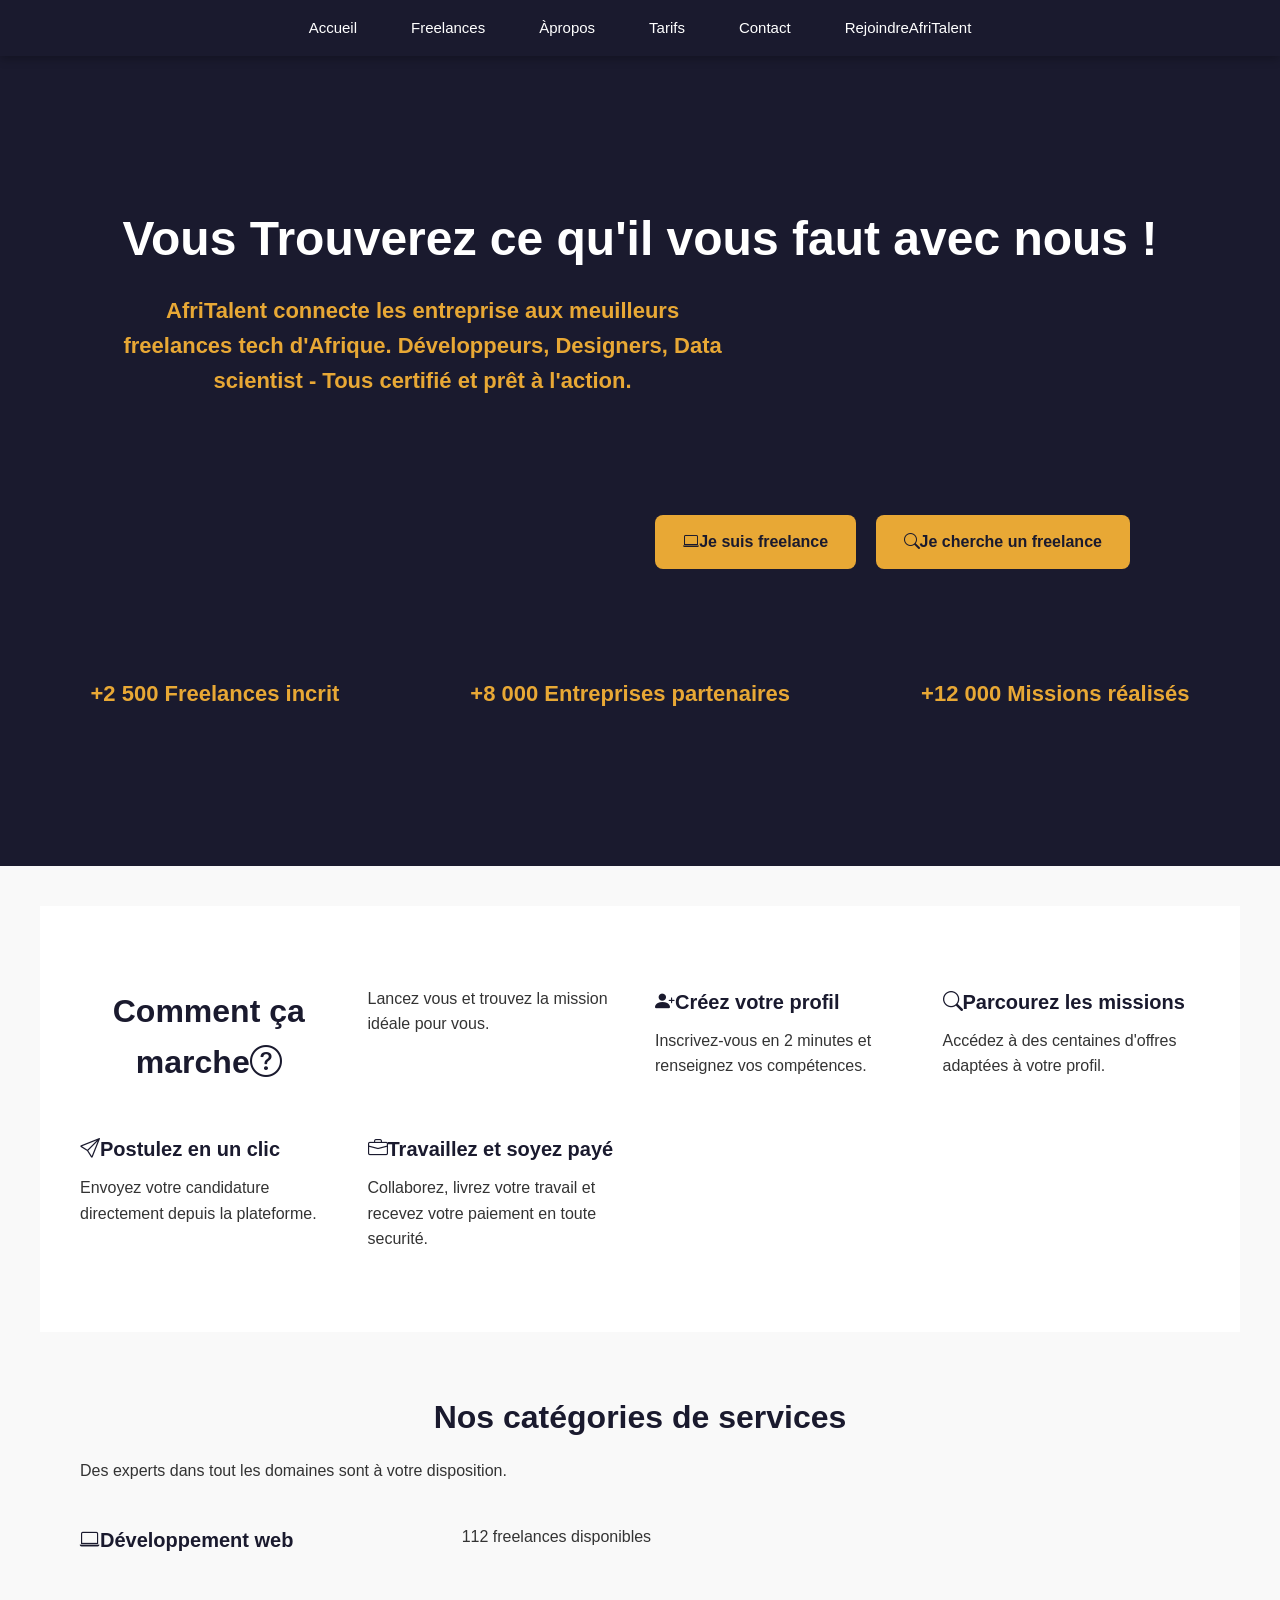
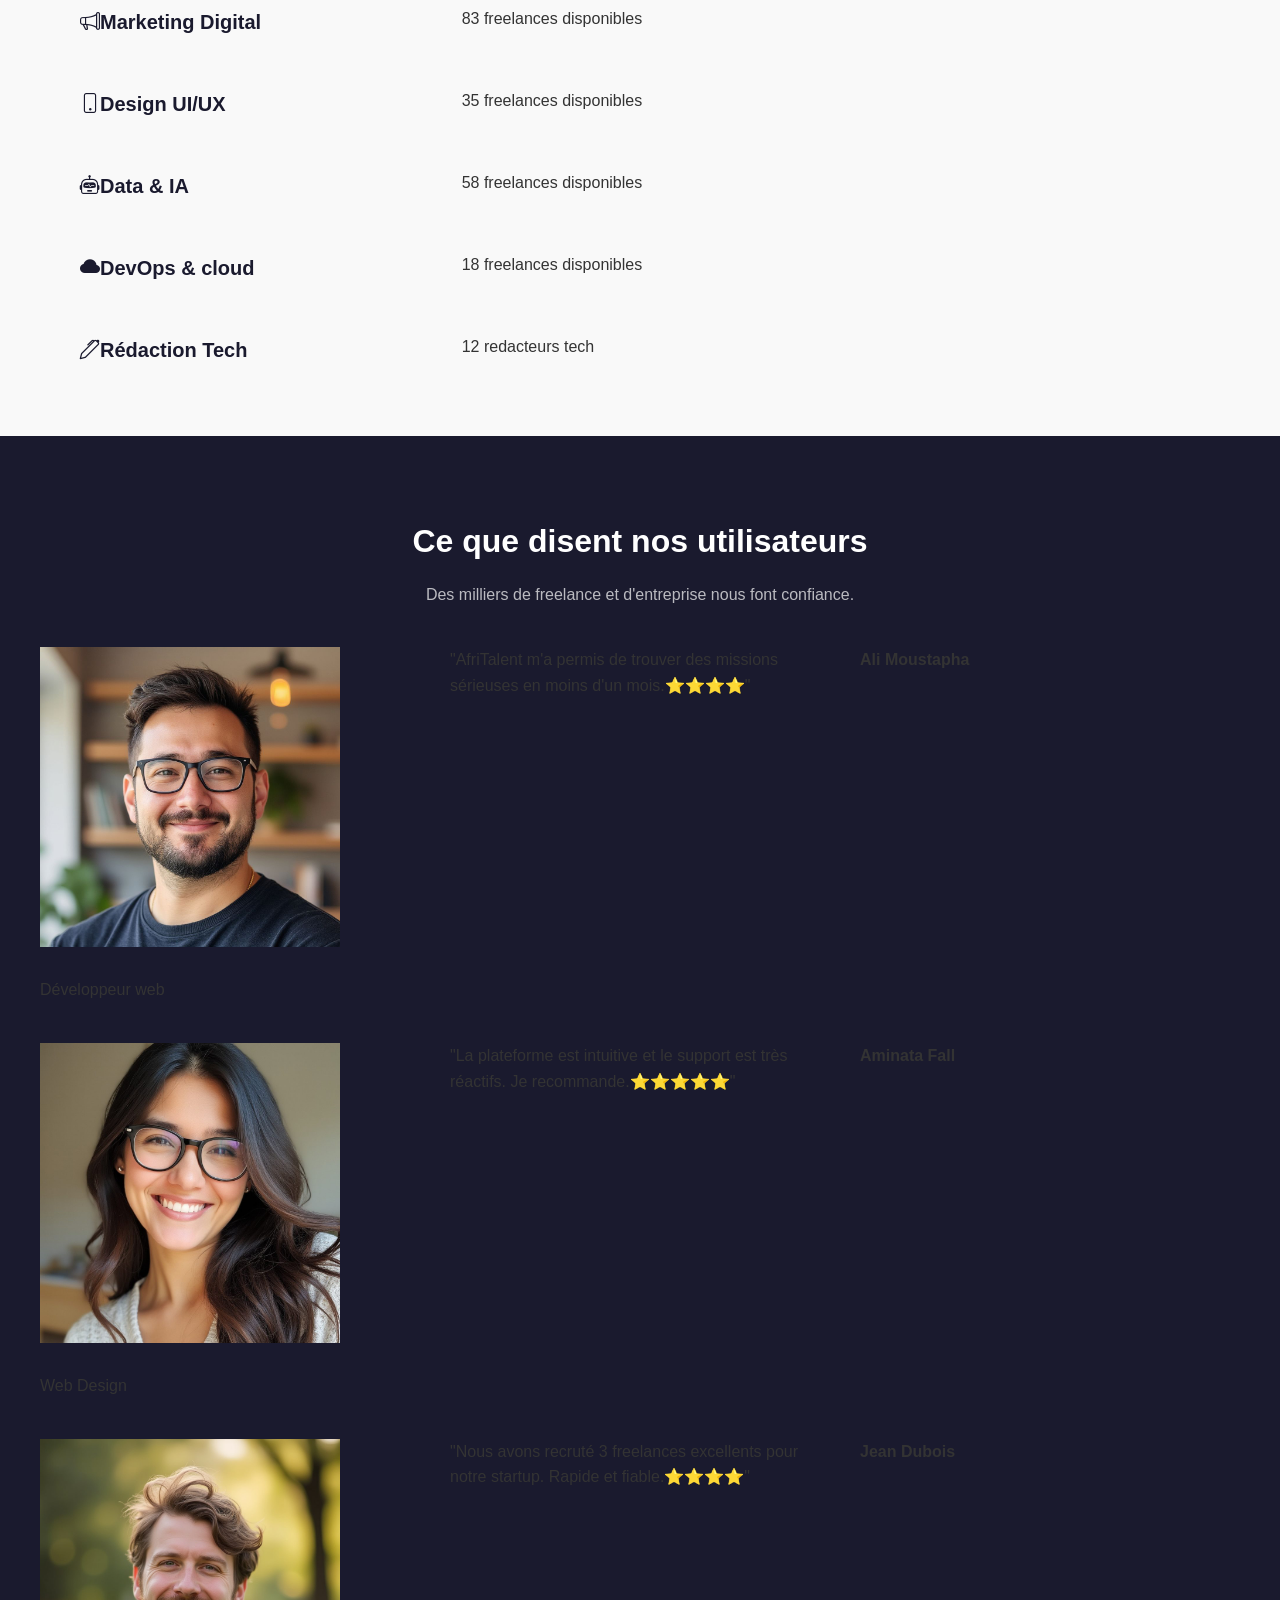
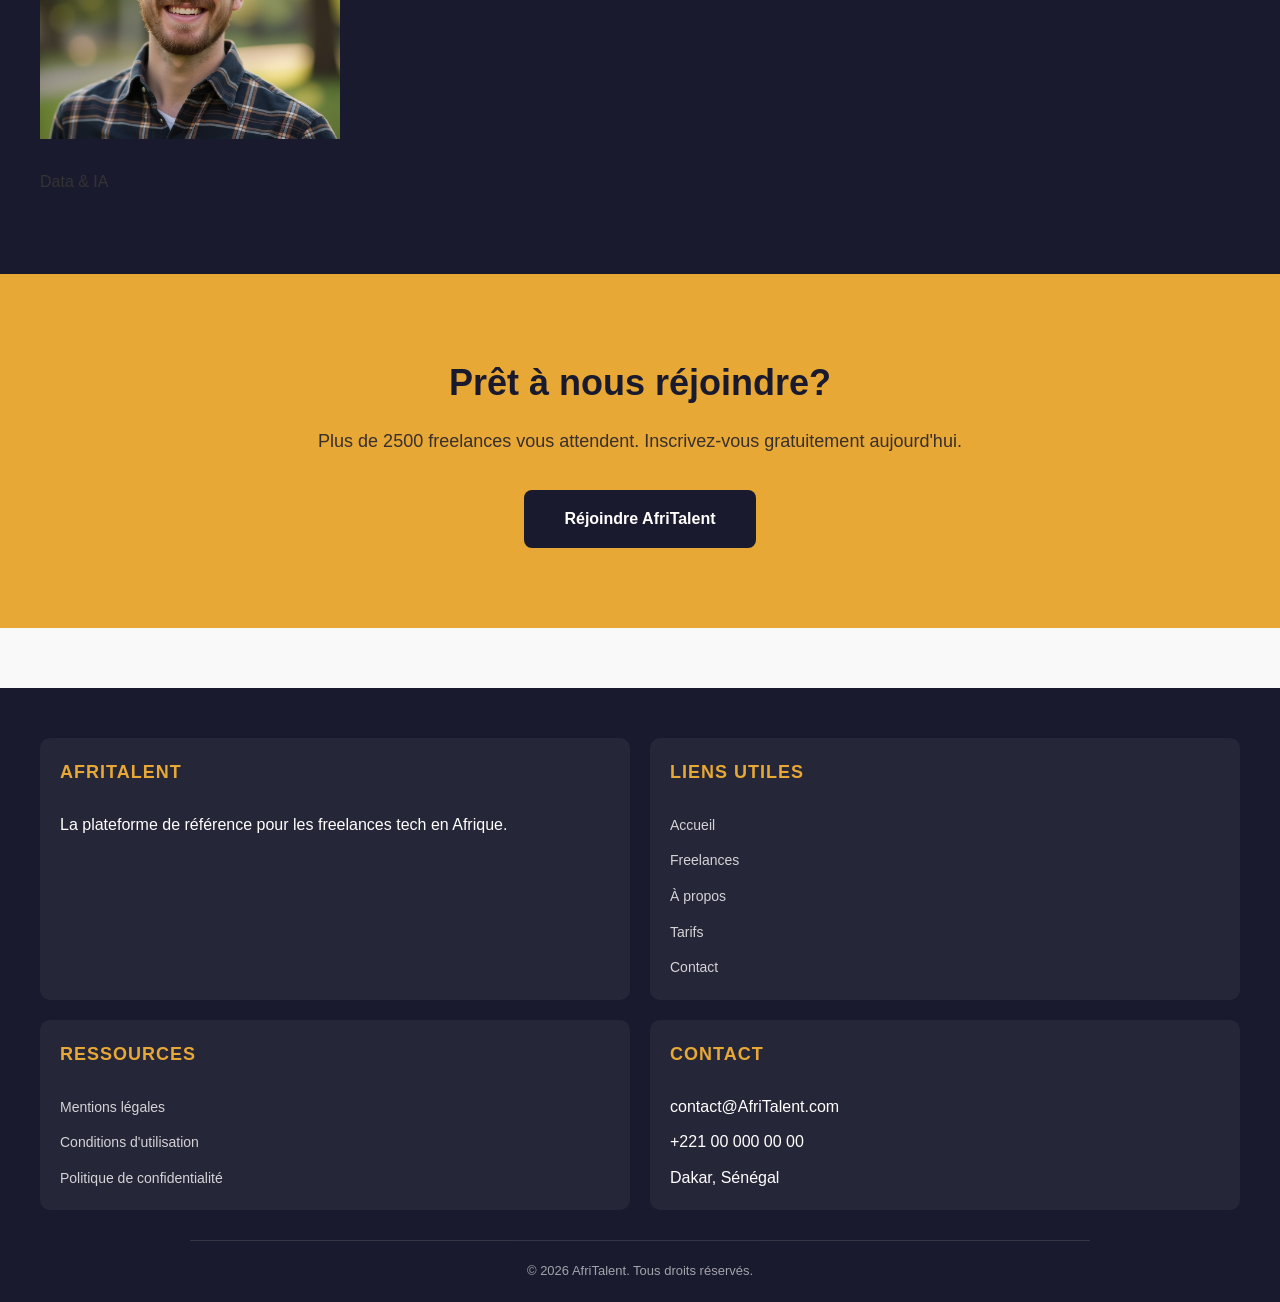
==== index.html @ 0154e4f5 "Init :création du dépôt, arborescence des fichiers et structure HTML de base" ====
<!DOCTYPE html>
<html lang="fr">
<head>
    <meta charset="UTF-8">
    <meta name="viewport" content="width=device-width, initial-scale=1.0">
    <link rel="stylesheet" href="https://cdn.jsdelivr.net/npm/bootstrap-icons/font/bootstrap-icons.css">
    <script src="https://cdn.jsdelivr.net/npm/bootstrap@5.3.3/dist/js/bootstrap.bundle.min.js"></script>
    <link rel="stylesheet" href="css/style.css"> 
    <link rel="stylesheet" href="css/index.css">
    <title>AfriTalent</title>
</head>
<body>

    <header class="content">
        <nav>
            <div>
                <ul>
                    <li><a href="index.html">Accueil</a></li>
                    <li><a href="feelances.html">Freelances</a></li>
                    <li><a href="about.html">Àpropos</a></li>
                    <li><a href="tarifs.html">Tarifs</a></li>
                    <li><a href="contact.html">Contact</a></li>
                    <li><a href="feelances.html">RejoindreAfriTalent</a></li>
                </ul>
            </div>
        </nav>
    </header>

    <main>
        <section>
            <div>
                <div>
                    <h1>Vous Trouverez ce qu'il vous faut avec nous !</h1>
                    <p>
                        AfriTalent connecte les entreprise aux meuilleurs freelances tech d'Afrique.
                        Développeurs, Designers, Data scientist - Tous certifié et prêt à l'action.
                    </p>
                </div>
                <div>
                    <video autoplay muted loop playsinline src="images/accueil.mp4" class="video-background" height="700"></video>
                </div>
                <div>
                    <a href="feelances.html"><i class="bi bi-laptop"></i>Je suis freelance</a>
                    <a href="feelances.html"><i class="bi bi-search"></i>Je cherche un freelance</a>
                </div>
                <div>
                    <p>+2 500 Freelances incrit</p>
                </div>
                <div>
                    <p>+8 000 Entreprises partenaires</p>
                </div>
                <div>
                    <p>+12 000 Missions réalisés</p>
                </div>
            </div>
        </section>

        <section>
            <h2>Comment ça marche<i class="bi bi-question-circle"></i></h2>
                <p>Lancez vous et trouvez la mission idéale pour vous.</p>
                <div>
                    <h3><i class="bi bi-person-plus-fill"></i>Créez votre profil</h3>
                    <p>Inscrivez-vous en 2 minutes et renseignez vos compétences.</p>
                </div>
                <div>
                    <h3><i class="bi bi-search"></i>Parcourez les missions</h3>
                    <p>Accédez à des centaines d'offres adaptées à votre profil.</p>
                </div>
                <div>
                    <h3><i class="bi bi-send"></i>Postulez en un clic</h3>
                    <p>Envoyez votre candidature directement depuis la plateforme.</p>
                </div>
                <div>
                    <h3><i class="bi bi-briefcase"></i>Travaillez et soyez payé</h3>
                    <p>Collaborez, livrez votre travail et recevez votre paiement en toute securité.</p>
                </div>
        </section>
    
        <section>
            <h2>Nos catégories de services</h2>
            <p>Des experts dans tout les domaines sont à votre disposition.</p>
                <div>
                    <h3><i class="bi bi-laptop"></i>Développement web</h3>
                    <p>112 freelances disponibles</p>
                </div>
                <div>
                    <h3><i class="bi bi-megaphone"></i>Marketing Digital</h3>
                    <p>83 freelances disponibles</p>
                </div>
                <div>
                    <h3><i class="bi bi-phone"></i>Design UI/UX</h3>
                    <p>35 freelances disponibles</p>
                </div>
                <div>
                    <h3><i class="bi bi-robot"></i>Data & IA</h3>
                    <p>58 freelances disponibles</p>
                </div>
                <div>
                    <h3><i class="bi bi-cloud-fill"></i>DevOps & cloud</h3>
                    <p>18 freelances disponibles</p>
                </div>
                <div>
                    <h3><i class="bi bi-pen"></i>Rédaction Tech</h3>
                    <p>12 redacteurs tech</p>
                </div>
        </section>

        <section>
            <h2>Ce que disent nos utilisateurs</h2>
                <p>Des milliers de freelance et d'entreprise nous font confiance.</p>
            <div>
                <img src="images/Ali.jpg" alt="image de Ali Moustapha" height="350px" width="300px">
                <p>"AfriTalent m'a permis de trouver des missions sérieuses en moins d'un mois.⭐⭐⭐⭐"</p>
                <strong>Ali Moustapha</strong>
                <span>Développeur web</span>
            </div>
            <div>
                <img src="images/Aminata.jpg" alt="image de Aminata Fall"  height="350px" width="300px">
                <p>"La plateforme est intuitive et le support est très réactifs. Je recommande.⭐⭐⭐⭐⭐"</p>
                <strong>Aminata Fall</strong>
                <span>Web Design</span>
            </div>
            <div>
                <img src="images/Jean.jpg" alt="image de Jean Dubois"  height="350px" width="300px">
                <p>"Nous avons recruté 3 freelances excellents pour notre startup. Rapide et fiable.⭐⭐⭐⭐"</p>
                <strong>Jean Dubois</strong>
                <span>Data & IA</span>
            </div>
        </section>

        <section>
            <h2>Prêt à nous réjoindre?</h2>
            <p>Plus de 2500 freelances vous attendent. Inscrivez-vous gratuitement aujourd'hui.</p>
            <a href="#">Réjoindre AfriTalent</a>
        </section>
    </main>

    <footer>
        <div class="footer">
        <div>
            <h4>AfriTalent</h4>
            <p>La plateforme de référence pour les freelances tech en Afrique.</p>
        </div>

        <div>
            <h4>liens utiles</h4>
            <ul>
                <li><a href="index.html">Accueil</a></li>
                <li><a href="feelances.html">Freelances</a></li>
                <li><a href="about.html">À propos</a></li>
                <li><a href="tarifs.html">Tarifs</a></li>
                <li><a href="contact.html">Contact</a></li>
            </ul>
        </div>

        <div>
            <h4>Ressources</h4>
            <ul>
                <li><a href="#">Mentions légales</a></li>
                <li><a href="#">Conditions d'utilisation</a></li>
                <li><a href="#">Politique de confidentialité</a></li>
            </ul>
        </div>

        <div>
            <h4>Contact</h4>
            <p>contact@AfriTalent.com</p>
            <p>+221 00 000 00 00</p>
            <p>Dakar, Sénégal</p>
        </div>

        </div>
        <p>&copy; 2026 AfriTalent. Tous droits réservés.</p>

    </footer>

    <script src="JS/main.js"></script>
</body>
</html>
---- css/style.css ----
:root{
    --couleur-principale: #E8A835;
    --couleur-secondaire: #1A1A2E;
    --couleur-texte: #333333;
    --couleur-fond: #F9F9F9;
    --couleur-blanc: #FFFFFF;
    --police-principale: 'Sergo UI', Arial, sans-serif;
}

*{
    margin: 0;
    padding: 0;
    box-sizing: border-box;
}

body{
    font-family: var(--police-principale);
    background-color: var(--couleur-fond);
    color: var(--couleur-texte);
    line-height: 1.6;
    font-size: 16px;
}

header{
    background-color: var(--couleur-secondaire);
    padding: 15px 40px;
    position: sticky;
    top: 0;
    z-index: 100;
    box-shadow: 0 2px 10px rgba(0,0,0,0.3);
}

nav{
    display: flex;
    justify-content: center;
    align-items: center;
}

nav ul{
    list-style: none;
    display: flex;
    gap: 30px;
}

nav ul li a {
    color: var(--couleur-blanc);
    text-decoration: none;
    font-size: 15px;
    font-weight: 500;
    padding: 8px 12px;
    border-radius: 12px;
    transition: background-color 0.3s ease ;
}

nav ul li a:hover {
    background-color: var(--couleur-principale);
    color: var(--couleur-secondaire);
}

footer{
    background-color: var(--couleur-secondaire);
    color: var(--couleur-blanc);
    padding: 50px 40px 20px 40px;
    margin-top: 60px;
}

footer > div {
    display: flex;
    gap: 10px;
    flex-direction: column;
}

footer h4 {
    color:  var(--couleur-principale);
    font-size: 18px;
    margin-bottom: 15px;
    text-transform: uppercase;
    letter-spacing: 1px;
}

footer ul {
    list-style: none;
    display: flex;
    flex-direction: column;
    gap: 10px;
}

footer ul li a {
    color: var(--couleur-blanc);
    text-decoration: none;
    font-size: 14px;
    opacity: 0.8;
    transition: opacity 0.3s ease;
}

footer ul li a:hover{
    opacity: 1;
    color: var(--couleur-principale);
}

footer > p {
    text-align: center;
    font-size: 13px;
    opacity: 0.6;
    padding-top: 20px;
    margin-top: 30px;
    border-top: 1px solid rgba(255, 255, 255, 0.2);
    max-width: 900px;
    margin-left: auto;
    margin-right: auto;
}

.footer {
    display: grid;
    grid-template-columns: repeat(2, 1fr);
    justify-content: center;
    gap: 20px;
    margin-left: auto;
    margin-right: auto;
}

.footer > div {
    background-color: rgba(255, 255, 255, 0.05);
    border: rgba(255, 255, 255, 0.15);
    display: flex;
    flex-direction: column;
    gap:  10px;
    border-radius: 10px;
    padding: 20px;
}

h1 {
    font-size: 42px;
    font-weight: 700;
    color: var(--couleur-secondaire);
    margin-bottom: 20px;
    line-height: 1.2px;
}

h2 {
    font-size: 32px;
    font-weight: 700;
    color: var(--couleur-secondaire);
    margin-bottom: 15px;
    text-align: center;
}

h3 {
    font-size: 20px;
    font-weight: 600;
    color: var(--couleur-secondaire);
    margin-bottom: 10px;
}

section {
    padding: 60px 40px;
    max-width: 1200px;
    margin-left: auto;
    margin-right: auto;
}

a {
    text-decoration: none;
    color: var(--couleur-principale);
    transition: opacity 0.3s ease;
}

a:hover {
    opacity: 0.8;
}

button {
    cursor: pointer;
    border: none;
    padding: 10px 20px;
    border-radius: 6px;
    font-size: 15px;
    font-weight: 600;
    background-color: var(--couleur-principale);
    color: var(--couleur-secondaire);
    transition: opacity 0.3s ease;
} 

button:hover {
    opacity: 0.85;
} 

img {
    max-width: 100%;
    height: auto;
    display: block;
}  */

/* p {
    font-size: 16px;
    line-height: 1.7;
    color: var(--couleur-texte);
    margin-top: 15px;
} */

.text-center {
    text-align: center;
}

.text-gold {
    color: var(--couleur-principale);
}

.mt-20 {
    margin-top: 20px;
}

.mb-20 {
    margin-bottom: 20px;
}

::selection {
    background-color: var(--couleur-principale);
    color: var(--couleur-secondaire);
}
---- css/index.css ----
main > section:first-child{
    background-color: var(--couleur-secondaire);
    color: var(--couleur-blanc);
    padding: 80px 40px;
    min-height: 90vh;
    display: flex;
    align-items: center;
    justify-content: center;
    max-width: 100%;
}

main > section:first-child h1 {
    font-size: 48px;
    color: var(--couleur-blanc);
    margin-bottom: 25px;
    line-height: 1.2;
}

main > section:first-child p {
    font-size: 18px;
    color: rgba(255, 255, 255, 0.85);
    margin-bottom: 35px;
    max-width: 600px;
}

main > section:first-child a {
    display: inline-block;
    padding: 14px 28px;
    border-radius: 8px;
    font-weight: 600;
    font-size: 16px;
    margin-right: 15px;
    margin-top: 10px;
    background-color: var(--couleur-principale);
    color: var(--couleur-secondaire);
    transition: transform 0.3s ease;
}

main > section:first-child a:hover {
    transform: translateY(-3px);
}

main > section:first-child > div {
    display: flex;
    justify-content: space-around;
    flex-wrap: wrap;
    gap: 30px;
    align-items: center;
}

main > section:first-child > div > div {
    /* background-color: rgba(255, 255, 255, 0.8); */
    /* border: 1px solid rgba(255, 255, 255, 0.15); */
    border-radius: 10px;
    padding: 15px 25px;
    text-align: center;
}

main > section:first-child > div > div p {
    font-size: 22px;
    font-weight: 700;
    color: var(--couleur-principale);
    margin-bottom: 0;
}

main > section:nth-child(2) {
    background-color: var(--couleur-blanc);
    padding: 80px 40px;
    max-width: 100%;
}

main > section:nth-child(2) {
    display: grid;
    grid-template-columns: repeat(4, 1fr);
    gap: 30px;
    max-width: 1200px;
    margin-left: auto;
    margin-right:  auto;
    margin-top: 40px;
}

main > section:nth-child(2) > div > div {
    background-color: var(--couleur-fond) !important;
    border-radius: 12px !important;
    padding:  30px 20px !important;
    text-align: center !important;
    border-top: 4px solid var(--couleur-principale) !important;
    box-shadow: 0 4px 15px rgba( 0, 0, 0, 0.08) !important;
    transition: transform 0.3s ease, box-shadow 0.3s ease !important;
    cursor: pointer !important;
    border-left: none !important;
    border-right: none !important;
    border-bottom: none !important;
}

main > section:nth-child(2) > div > div:hover {
    transform: translateY(-5px) !important;
    box-shadow: 0 8px 25px rgba( 0, 0, 0, 0.15) !important;
}

main > section:nth-child(2) > div > div h3 {
    color: var(--couleur-secondaire) !important;
    margin-top: 15px !important;
    margin-bottom: 10px !important;
}

main > section:nth-child(2) > div > div p {
    font-size: 14px !important;
    color: var(--couleur-texte) !important;
    margin-bottom: O !important;
}

main > section:nth-child(3) > div {
    display: grid;
    grid-template-columns: repeat(3, 1fr);
    gap: 25px;
    max-width: 1200px;
    margin-left: auto;
    margin-right: auto;
    margin-top: 40px;
}

main > section:nth-child(3) > div > div {
    background-color: var(--couleur-blanc);
    border-radius: 12px;
    padding: 30px 25px;
    text-align: center;
    box-shadow: 0 4px 15px rgba( 0, 0, 0, 0.08);
    transition: transform 0.3s ease box-shadow 0.3s ease;
    cursor: pointer;
}

main > section:nth-child(3) > div > div:hover {
    transform: translateY(-5px);
    box-shadow: 0 8px 25px rgba( 0, 0, 0, 0.15);
}

main > section:nth-child(3) > div > div h3 {
    font-size: 18px;
    color: var(--couleur-secondaire);
    margin-bottom: 8px;
}

main > section:nth-child(3) > div > div p {
    font-size: 14px;
    color: var(--couleur-principale);
    font-weight: 600;
    margin-bottom: 0;
}

main > section:nth-child(4) {
    background-color: var(--couleur-secondaire);
    padding: 80px 40px;
    max-width: 100%;
}

main > section:nth-child(4) h2 {
    color: var(--couleur-blanc);
}

main > section:nth-child(4) > p {
    color: rgba(255, 255, 255, 0.7);
    text-align: center;
}

main > section:nth-child(4) > div {
    display: grid;
    grid-template-columns: repeat(3, 1fr);
    gap:  30px;
    max-width: 1200px;
    margin-left: auto;
    margin-right: auto;
    margin-top: 40px;
}

main > section:nth-child(4) > div > div {
    background-color: rgba(255, 255, 255, 0.05);
    border: 1px solid rgba(255, 255, 255, 0.1);
    border-radius: 12px;
    padding: 30px;
    text-align: center;
    transition: transform 0.3s ease;
}

main > section:nth-child(4) > div > div:hover {
    transform: translateY(-5px);
}

main > section:nth-child(4) > div > div img {
    width: 80px;
    height: 80px;
    border-radius: 50%;
    object-fit: cover;
    margin-left: auto;
    margin-right: auto;
    margin-bottom: 20px;
    border: 1px solid var(--couleur-principale);
}

main > section:nth-child(4) > div > div p {
    color: rgba(255, 255, 255, 0.85);
    font-style: italic;
    margin-bottom: 15px;
}

main > section:nth-child(4) > div > div strong {
    color: var(--couleur-principale);
    display: block;
    margin-bottom: 5px;
}

main > section:nth-child(4) > div > div span {
    color: rgba(255, 255, 255, 0.5);
    font-size: 14px;
}

main > section:nth-child(5) {
    background-color: var(--couleur-principale);
    padding: 80px 40px;
    max-width: 100%;
    text-align: center;
}

main > section:nth-child(5) h2 {
    color: var(--couleur-secondaire);
    font-size: 36px;
    margin-bottom: 15px;
}

main > section:nth-child(5) p {
    color: var(--couleur-secondaire);
    font-size: 18px;
    margin-bottom: 35px;
    opacity: 0.85;
}

main > section:nth-child(5) a {
    display: inline-block;
    padding: 16px 40px;
    background-color: var(--couleur-secondaire);
    color: var(--couleur-blanc);
    border-radius: 8px;
    font-weight: 700;
    font-size: 16px;
    transition: transform 0.3s ease, opacity 0.3s ease;
}

main > section:nth-child(5) a:hover {
    transform: translateY(-3px);
    opacity: 0.9;
}

.video-background {
    width: 100%;
    height: 100%;
    object-fit: cover;
    border-radius: 12px;
}
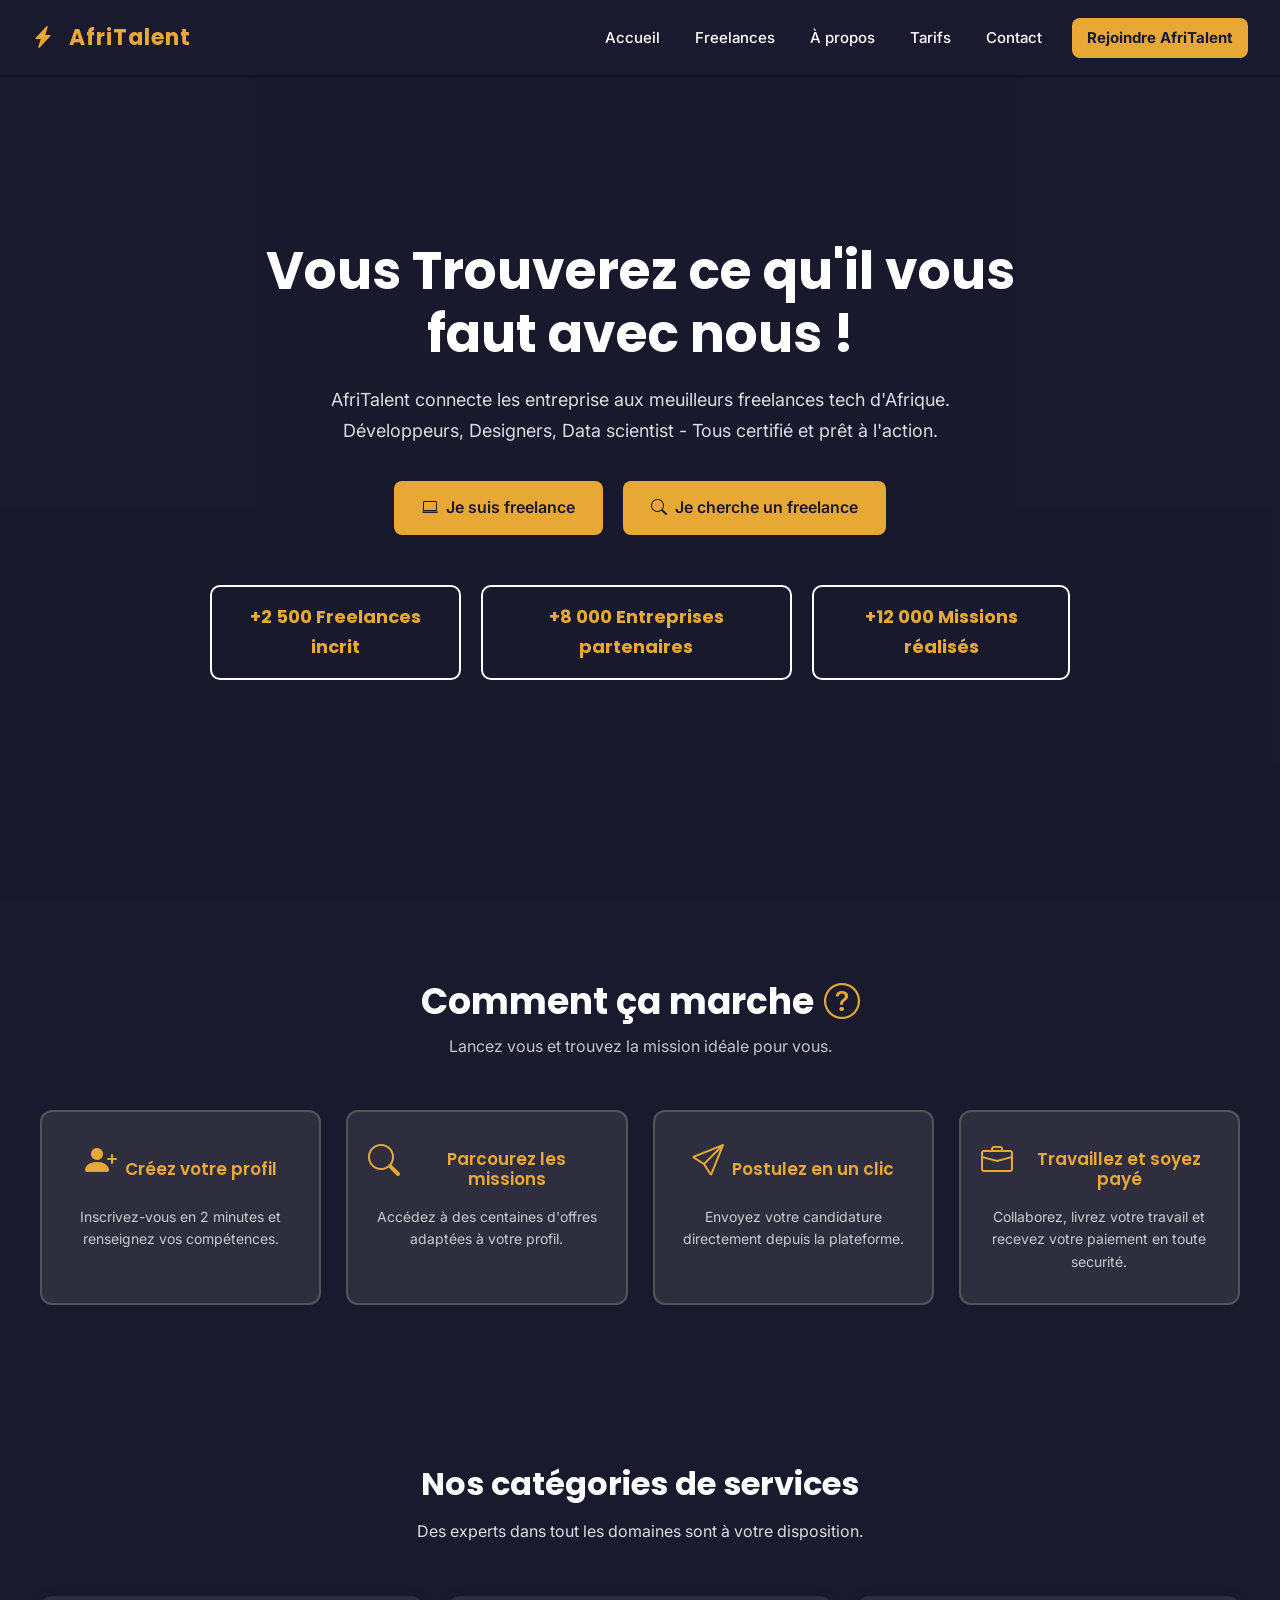
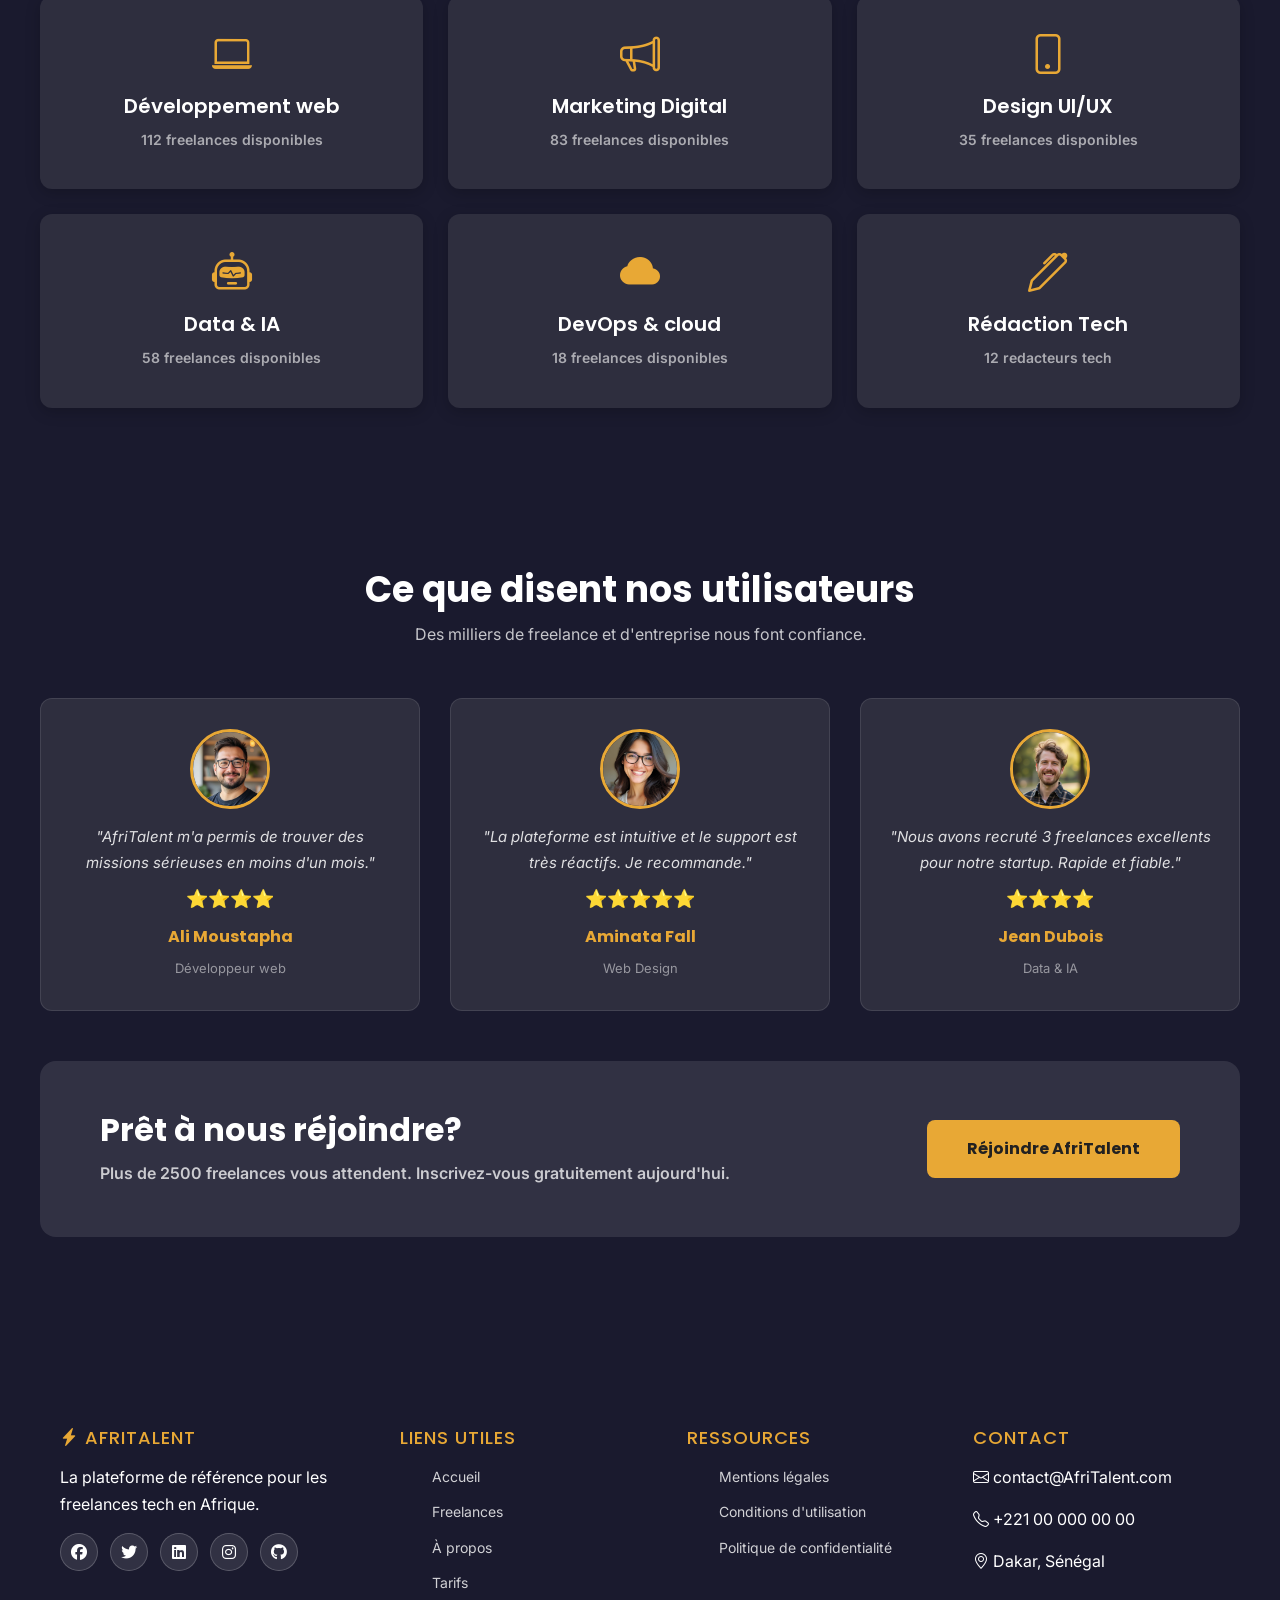
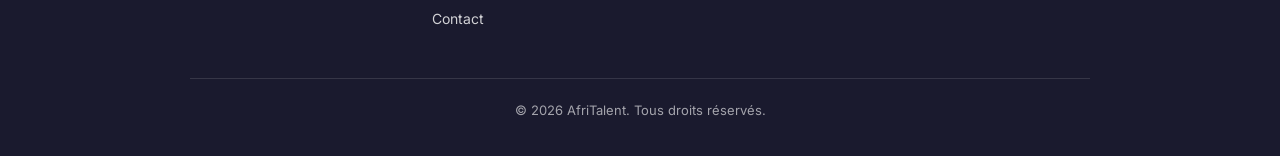
==== commit 376fe9d3: "HTML : structure complete des 5 pages avec sections et contenu texte" ====
--- a/index.html
+++ b/index.html
@@ -3,175 +3,223 @@
 <head>
     <meta charset="UTF-8">
     <meta name="viewport" content="width=device-width, initial-scale=1.0">
+    <link href="https://cdn.jsdelivr.net/npm/bootstrap@5.3.3/dist/css/bootstrap.min.css" rel="stylesheet">
     <link rel="stylesheet" href="https://cdn.jsdelivr.net/npm/bootstrap-icons/font/bootstrap-icons.css">
-    <script src="https://cdn.jsdelivr.net/npm/bootstrap@5.3.3/dist/js/bootstrap.bundle.min.js"></script>
-    <link rel="stylesheet" href="css/style.css"> 
+    <link rel="stylesheet" href="https://cdnjs.cloudflare.com/ajax/libs/font-awesome/6.5.1/css/all.min.css">
+    <link rel="preconnect" href="https://fonts.googleapis.com">
+    <link rel="preconnect" href="https://fonts.gstatic.com" crossorigin>
+    <link href="https://fonts.googleapis.com/css2?family=Poppins:wght@400;600;700&family=Inter:wght@400;500;600&display=swap" rel="stylesheet">
+    <link rel="stylesheet" href="css/style.css">
     <link rel="stylesheet" href="css/index.css">
+    <script src="https://cdn.jsdelivr.net/npm/bootstrap@5.3.3/dist/js/bootstrap.bundle.min.js" defer></script>
     <title>AfriTalent</title>
 </head>
 <body>
 
-    <header class="content">
-        <nav>
-            <div>
-                <ul>
-                    <li><a href="index.html">Accueil</a></li>
-                    <li><a href="feelances.html">Freelances</a></li>
-                    <li><a href="about.html">Àpropos</a></li>
-                    <li><a href="tarifs.html">Tarifs</a></li>
-                    <li><a href="contact.html">Contact</a></li>
-                    <li><a href="feelances.html">RejoindreAfriTalent</a></li>
-                </ul>
+    <header>
+        <nav class="navbar navbar-expand-md fixed-top" id="mainNavbar">
+            <div class="container-fluid">
+                <a class="navbar-brand" href="index.html">
+                    <i class="bi bi-lightning-charge-fill"></i>
+                    AfriTalent
+                </a>
+
+                <button class="navbar-toggler" type="button" data-bs-toggle="collapse" data-bs-target="#navbarNav">
+                    <span class="navbar-toggler-icon"></span>
+                </button>
+
+                <div class="collapse navbar-collapse" id="navbarNav">
+                    <ul  class="navbar-nav ms-auto">
+                        <li class="nav-item"><a class="nav-link" href="index.html">Accueil</a></li>
+                        <li class="nav-item"><a class="nav-link" href="feelances.html">Freelances</a></li>
+                        <li class="nav-item"><a class="nav-link" href="about.html">À propos</a></li>
+                        <li class="nav-item"><a class="nav-link" href="tarifs.html">Tarifs</a></li>
+                        <li class="nav-item"><a class="nav-link" href="contact.html">Contact</a></li>
+                        <li class="nav-item">
+                            <a class="nav-link btn-rejoindre" href="feelances.html">Rejoindre AfriTalent</a>
+                        </li>
+                    </ul>
+
+                </div>
             </div>
         </nav>
     </header>
 
     <main>
-        <section>
-            <div>
-                <div>
+        <section class="hero">
+            <video class="hero-video" autoplay muted loop playsinline src="images/accueil.mp4"></video>
+            <div class="hero-overlay"></div>
+
+            <div class="hero-contenu">
+                <div class="hero-texte">
                     <h1>Vous Trouverez ce qu'il vous faut avec nous !</h1>
                     <p>
                         AfriTalent connecte les entreprise aux meuilleurs freelances tech d'Afrique.
                         Développeurs, Designers, Data scientist - Tous certifié et prêt à l'action.
                     </p>
                 </div>
-                <div>
-                    <video autoplay muted loop playsinline src="images/accueil.mp4" class="video-background" height="700"></video>
-                </div>
-                <div>
+
+                <div class="hero-boutons">
                     <a href="feelances.html"><i class="bi bi-laptop"></i>Je suis freelance</a>
                     <a href="feelances.html"><i class="bi bi-search"></i>Je cherche un freelance</a>
                 </div>
-                <div>
-                    <p>+2 500 Freelances incrit</p>
-                </div>
-                <div>
-                    <p>+8 000 Entreprises partenaires</p>
-                </div>
-                <div>
-                    <p>+12 000 Missions réalisés</p>
-                </div>
-            </div>
-        </section>
-
-        <section>
+
+                <div class="hero-stats">
+                    <div class="stat"><p>+2 500 Freelances incrit</p></div>
+                    <div class="stat"><p>+8 000 Entreprises partenaires</p></div>
+                    <div class="stat"><p>+12 000 Missions réalisés</p></div>
+                </div>
+            </div>
+        </section>
+
+        <section class="comment-ca-marche">
             <h2>Comment ça marche<i class="bi bi-question-circle"></i></h2>
-                <p>Lancez vous et trouvez la mission idéale pour vous.</p>
-                <div>
-                    <h3><i class="bi bi-person-plus-fill"></i>Créez votre profil</h3>
+                <p class="section-sous-titre">Lancez vous et trouvez la mission idéale pour vous.</p>
+
+            <div class="cards-container">
+                <div class="card-etape">
+                    <h3><i class="bi bi-person-plus-fill icone-etape"></i> Créez votre profil</h3>
                     <p>Inscrivez-vous en 2 minutes et renseignez vos compétences.</p>
                 </div>
-                <div>
-                    <h3><i class="bi bi-search"></i>Parcourez les missions</h3>
+
+                <div class="card-etape">
+                    <h3><i class="bi bi-search icone-etape"></i> Parcourez les missions</h3>
                     <p>Accédez à des centaines d'offres adaptées à votre profil.</p>
                 </div>
-                <div>
-                    <h3><i class="bi bi-send"></i>Postulez en un clic</h3>
+
+                <div class="card-etape">
+                    <h3><i class="bi bi-send icone-etape"></i> Postulez en un clic</h3>
                     <p>Envoyez votre candidature directement depuis la plateforme.</p>
                 </div>
-                <div>
-                    <h3><i class="bi bi-briefcase"></i>Travaillez et soyez payé</h3>
+
+                <div class="card-etape">
+                    <h3><i class="bi bi-briefcase icone-etape"></i> Travaillez et soyez payé</h3>
                     <p>Collaborez, livrez votre travail et recevez votre paiement en toute securité.</p>
                 </div>
+
+            </div>
         </section>
     
-        <section>
+        <section class="categories">
             <h2>Nos catégories de services</h2>
-            <p>Des experts dans tout les domaines sont à votre disposition.</p>
-                <div>
+            <p class="section-sous-titre">Des experts dans tout les domaines sont à votre disposition.</p>
+
+            <div class="categories-grid">
+                <div class="categorie-card">
                     <h3><i class="bi bi-laptop"></i>Développement web</h3>
                     <p>112 freelances disponibles</p>
                 </div>
-                <div>
+
+                <div class="categorie-card">
                     <h3><i class="bi bi-megaphone"></i>Marketing Digital</h3>
                     <p>83 freelances disponibles</p>
                 </div>
-                <div>
+
+                <div class="categorie-card">
                     <h3><i class="bi bi-phone"></i>Design UI/UX</h3>
                     <p>35 freelances disponibles</p>
                 </div>
-                <div>
+
+                <div class="categorie-card">
                     <h3><i class="bi bi-robot"></i>Data & IA</h3>
                     <p>58 freelances disponibles</p>
                 </div>
-                <div>
+
+                <div class="categorie-card">
                     <h3><i class="bi bi-cloud-fill"></i>DevOps & cloud</h3>
                     <p>18 freelances disponibles</p>
                 </div>
-                <div>
+
+                <div class="categorie-card">
                     <h3><i class="bi bi-pen"></i>Rédaction Tech</h3>
                     <p>12 redacteurs tech</p>
                 </div>
-        </section>
-
-        <section>
+            </div>
+        </section>
+
+        <section class="temoignages">
             <h2>Ce que disent nos utilisateurs</h2>
-                <p>Des milliers de freelance et d'entreprise nous font confiance.</p>
-            <div>
-                <img src="images/Ali.jpg" alt="image de Ali Moustapha" height="350px" width="300px">
-                <p>"AfriTalent m'a permis de trouver des missions sérieuses en moins d'un mois.⭐⭐⭐⭐"</p>
-                <strong>Ali Moustapha</strong>
-                <span>Développeur web</span>
-            </div>
-            <div>
-                <img src="images/Aminata.jpg" alt="image de Aminata Fall"  height="350px" width="300px">
-                <p>"La plateforme est intuitive et le support est très réactifs. Je recommande.⭐⭐⭐⭐⭐"</p>
-                <strong>Aminata Fall</strong>
-                <span>Web Design</span>
-            </div>
-            <div>
-                <img src="images/Jean.jpg" alt="image de Jean Dubois"  height="350px" width="300px">
-                <p>"Nous avons recruté 3 freelances excellents pour notre startup. Rapide et fiable.⭐⭐⭐⭐"</p>
-                <strong>Jean Dubois</strong>
-                <span>Data & IA</span>
-            </div>
-        </section>
-
-        <section>
-            <h2>Prêt à nous réjoindre?</h2>
-            <p>Plus de 2500 freelances vous attendent. Inscrivez-vous gratuitement aujourd'hui.</p>
-            <a href="#">Réjoindre AfriTalent</a>
+                <p class="section-sous-titre">Des milliers de freelance et d'entreprise nous font confiance.</p>
+
+            <div class="temoignages-grid">
+                <div class="temoignage-card">
+                    <img src="images/Ali.jpg" alt="image de Ali Moustapha" height="350px" width="300px">
+                    <p class="temoignage-texte">"AfriTalent m'a permis de trouver des missions sérieuses en moins d'un mois."</p>
+                    <div class="temoignage-etoiles">⭐⭐⭐⭐</div>
+                    <strong class="temoignage-nom">Ali Moustapha</strong>
+                    <span class="temoignage-role">Développeur web</span>
+                </div>
+
+                <div class="temoignage-card">
+                    <img src="images/Aminata.jpg" alt="image de Aminata Fall"  height="350px" width="300px">
+                    <p class="temoignage-texte">"La plateforme est intuitive et le support est très réactifs. Je recommande."</p>
+                    <div class="temoignage-etoiles">⭐⭐⭐⭐⭐</div>
+                    <strong class="temoignage-nom">Aminata Fall</strong>
+                    <span class="temoignage-role">Web Design</span>
+                </div>
+
+                <div class="temoignage-card">
+                    <img src="images/Jean.jpg" alt="image de Jean Dubois"  height="350px" width="300px">
+                    <p class="temoignage-texte">"Nous avons recruté 3 freelances excellents pour notre startup. Rapide et fiable."</p>
+                    <div class="temoignage-etoiles">⭐⭐⭐⭐</div>
+                    <strong class="temoignage-nom">Jean Dubois</strong>
+                    <span class="temoignage-role">Data & IA</span>
+                </div>
+            </div>
+
+            <div class="cta-card">
+                <div class="cta-texte">
+                    <h2>Prêt à nous réjoindre?</h2>
+                    <p>Plus de 2500 freelances vous attendent. Inscrivez-vous gratuitement aujourd'hui.</p>
+                </div>
+                <a href="#" class="cta-btn">Réjoindre AfriTalent</a>
+            </div>
         </section>
     </main>
 
     <footer>
-        <div class="footer">
-        <div>
-            <h4>AfriTalent</h4>
-            <p>La plateforme de référence pour les freelances tech en Afrique.</p>
+        <div class="footer-colonnes">
+            <div>
+                <h4><i class="bi bi-lightning-charge-fill"></i> AfriTalent</h4>
+                <p>La plateforme de référence pour les freelances tech en Afrique.</p>
+                <div class="footer-reseaux">
+                    <a href="#" aria-label="Facebook"><i class="fab fa-facebook"></i></a>
+                    <a href="#" aria-label="Twitter"><i class="fab fa-twitter"></i></a>
+                    <a href="#" aria-label="LinkedIn"><i class="fab fa-linkedin"></i></a>
+                    <a href="#" aria-label="Instagram"><i class="fab fa-instagram"></i></a>
+                    <a href="#" aria-label="GitHub"><i class="fab fa-github"></i></a>
+                </div>
+            </div>
+
+            <div>
+                <h4>liens utiles</h4>
+                <ul>
+                    <li><a href="index.html">Accueil</a></li>
+                    <li><a href="feelances.html">Freelances</a></li>
+                    <li><a href="about.html">À propos</a></li>
+                    <li><a href="tarifs.html">Tarifs</a></li>
+                    <li><a href="contact.html">Contact</a></li>
+                </ul>
+            </div>
+
+            <div>
+                <h4>Ressources</h4>
+                <ul>
+                    <li><a href="#">Mentions légales</a></li>
+                    <li><a href="#">Conditions d'utilisation</a></li>
+                    <li><a href="#">Politique de confidentialité</a></li>
+                </ul>
+            </div>
+
+            <div>
+                <h4>Contact</h4>
+                <p><i class="bi bi-envelope"></i> contact@AfriTalent.com</p>
+                <p><i class="bi bi-telephone"></i> +221 00 000 00 00</p>
+                <p><i class="bi bi-geo-alt"></i> Dakar, Sénégal</p>
+            </div>
         </div>
 
-        <div>
-            <h4>liens utiles</h4>
-            <ul>
-                <li><a href="index.html">Accueil</a></li>
-                <li><a href="feelances.html">Freelances</a></li>
-                <li><a href="about.html">À propos</a></li>
-                <li><a href="tarifs.html">Tarifs</a></li>
-                <li><a href="contact.html">Contact</a></li>
-            </ul>
-        </div>
-
-        <div>
-            <h4>Ressources</h4>
-            <ul>
-                <li><a href="#">Mentions légales</a></li>
-                <li><a href="#">Conditions d'utilisation</a></li>
-                <li><a href="#">Politique de confidentialité</a></li>
-            </ul>
-        </div>
-
-        <div>
-            <h4>Contact</h4>
-            <p>contact@AfriTalent.com</p>
-            <p>+221 00 000 00 00</p>
-            <p>Dakar, Sénégal</p>
-        </div>
-
-        </div>
         <p>&copy; 2026 AfriTalent. Tous droits réservés.</p>
-
     </footer>
 
     <script src="JS/main.js"></script>
--- a/css/style.css
+++ b/css/style.css
@@ -4,7 +4,8 @@
     --couleur-texte: #333333;
     --couleur-fond: #F9F9F9;
     --couleur-blanc: #FFFFFF;
-    --police-principale: 'Sergo UI', Arial, sans-serif;
+    --police-titre: 'poppins', sans-serif;
+    --police-corps: 'Inter', sans-serif
 }
 
 *{
@@ -13,48 +14,116 @@
     box-sizing: border-box;
 }
 
+main {
+    padding-top: 80px;
+}
+
 body{
-    font-family: var(--police-principale);
+    font-family: var(--police-corps);
     background-color: var(--couleur-fond);
     color: var(--couleur-texte);
     line-height: 1.6;
     font-size: 16px;
-}
-
-header{
+    padding-top: 0;
+}
+
+h1, h2, h3, h4 {
+    font-family: var(--police-titre);
+}
+
+#mainNavbar .navbar-collapse {
+    display: flex !important;
+    flex-direction: row !important;
+}
+
+#mainNavbar .navbar-nav {
+    flex-direction: row !important;
+    align-items: center;
+    gap: 5px;
+    list-style: none;
+}
+
+#mainNavbar {
     background-color: var(--couleur-secondaire);
-    padding: 15px 40px;
-    position: sticky;
-    top: 0;
-    z-index: 100;
-    box-shadow: 0 2px 10px rgba(0,0,0,0.3);
-}
-
-nav{
-    display: flex;
-    justify-content: center;
-    align-items: center;
-}
-
-nav ul{
-    list-style: none;
-    display: flex;
-    gap: 30px;
-}
-
-nav ul li a {
+    padding: 15px 20px;
+    box-shadow: 0 2px 1px rgba(0, 0, 0, 0.3);
+    transition: all 0.3s ease;
+}
+
+#mainNavbar .navbar-brand {
+    color: var(--couleur-principale);
+    font-family: var(--police-titre);
+    font-size: 22px;
+    font-weight: 700;
+    letter-spacing: 1px;
+}
+
+#mainNavbar .navbar-brand i {
+    margin-right: 8px;
+}
+
+#mainNavbar .nav-link {
     color: var(--couleur-blanc);
-    text-decoration: none;
+    font-family: var(--police-corps);
     font-size: 15px;
     font-weight: 500;
-    padding: 8px 12px;
-    border-radius: 12px;
-    transition: background-color 0.3s ease ;
-}
-
-nav ul li a:hover {
+    padding: 8px 15px;
+    border-radius: 6px;
+    transition: all 0.3s ease;
+    position: relative;
+}
+
+#mainNavbar .nav-link::after {
+    content: '';
+    position: absolute;
+    bottom: 0;
+    left: 50%;
+    width: 0;
+    height: 2px;
     background-color: var(--couleur-principale);
-    color: var(--couleur-secondaire);
+    transition: all 0.3s ease;
+    transform: translateX(-50%);
+}
+
+
+#mainNavbar .nav-link:hover::after {
+    width: 70%;
+}
+
+
+#mainNavbar .nav-link:hover {
+    color: var(--couleur-principale);
+    background-color: rgba(255, 255, 255, 0.05);
+}
+
+#mainNavbar .navbar-toggler {
+    border-color: var(--couleur-principale);
+}
+
+#mainNavbar .navbar-toggler-icon {
+    filter: invert(1);
+}
+
+.btn-rejoindre {
+    background-color: var(--couleur-principale) !important;
+    color: var(--couleur-secondaire) !important;
+    font-weight: 700 !important;
+    border-radius: 8px !important;
+    margin-left: 10px !important;
+}
+
+.btn-rejoindre:hover {
+    opacity: 0.85 !important;
+    transform: translateY(-2px);
+}
+
+.btn-rejoindre::after {
+    display: none !important;
+}
+
+#mainNavbar.scrolled {
+    padding: 8px 20px;
+    box-shadow: 0 4px 20px rgba(255, 255, 255, 0.5);
 }
 
 footer{
@@ -64,10 +133,25 @@
     margin-top: 60px;
 }
 
-footer > div {
+.footer-colonnes {
     display: flex;
-    gap: 10px;
-    flex-direction: column;
+    justify-content: space-between;
+    align-items: flex-start;
+    gap: 40px;
+    max-width: 1200px;
+    margin-left: auto;
+    margin-right: auto;
+    margin-bottom: 30px;
+    padding: 0 20px;
+}
+
+.footer-colonnes > div:first-child {
+    flex: 2;
+    max-width: 300px;
+}
+
+.footer-colonnes > div:not(:first-child) {
+    flex: 1;
 }
 
 footer h4 {
@@ -110,23 +194,30 @@
     margin-right: auto;
 }
 
-.footer {
-    display: grid;
-    grid-template-columns: repeat(2, 1fr);
+.footer-reseaux {
+    display: flex;
+    gap: 12px;
+    margin-top: 15px;
+}
+
+.footer-reseaux a {
+    width: 38px;
+    height: 38px;
+    border-radius: 50%;
+    background-color: rgba(255, 255, 255, 0.1);
+    border: 1px solid rgba(255, 255, 255, 0.2);
+    display: flex;
+    align-items: center;
     justify-content: center;
-    gap: 20px;
-    margin-left: auto;
-    margin-right: auto;
-}
-
-.footer > div {
-    background-color: rgba(255, 255, 255, 0.05);
-    border: rgba(255, 255, 255, 0.15);
-    display: flex;
-    flex-direction: column;
-    gap:  10px;
-    border-radius: 10px;
-    padding: 20px;
+    color: var(--couleur-blanc) !important;
+    font-size: 16px;
+    transition: background-color 0.3s ease, transform 0.3s ease;
+}
+
+.footer-reseaux a:hover {
+    background-color: var(--couleur-principale);
+    color: var(--couleur-secondaire);
+    transform: translateY(-3px);
 }
 
 h1 {
@@ -134,7 +225,7 @@
     font-weight: 700;
     color: var(--couleur-secondaire);
     margin-bottom: 20px;
-    line-height: 1.2px;
+    line-height: 1.2;
 }
 
 h2 {
@@ -150,6 +241,13 @@
     font-weight: 600;
     color: var(--couleur-secondaire);
     margin-bottom: 10px;
+}
+
+p {
+    font-size: 16px;
+    line-height: 1.7;
+    /* color: var(--couleur-texte); */
+    margin-bottom: 15px;
 }
 
 section {
@@ -189,14 +287,7 @@
     max-width: 100%;
     height: auto;
     display: block;
-}  */
-
-/* p {
-    font-size: 16px;
-    line-height: 1.7;
-    color: var(--couleur-texte);
-    margin-top: 15px;
-} */
+}
 
 .text-center {
     text-align: center;
--- a/css/index.css
+++ b/css/index.css
@@ -1,258 +1,407 @@
-main > section:first-child{
-    background-color: var(--couleur-secondaire);
-    color: var(--couleur-blanc);
-    padding: 80px 40px;
-    min-height: 90vh;
+.hero {
+    position: relative;
+    width: 100%;
+    height: 100vh;
+    overflow: hidden;
     display: flex;
     align-items: center;
     justify-content: center;
-    max-width: 100%;
-}
-
-main > section:first-child h1 {
-    font-size: 48px;
-    color: var(--couleur-blanc);
-    margin-bottom: 25px;
+    max-width: 100% !important;
+    padding: 0 !important;
+}
+
+main {
+    padding: 0;
+    margin: 0;
+    overflow: hidden;
+}
+
+body {
+    font-family: var(--police-corps);
+    background-color: var(--couleur-secondaire);
+    color: var(--couleur-texte);
+    line-height: 1.6;
+    font-size: 16px;
+    padding-top: 0;
+}
+
+section {
+    padding: 60px 40px;
+    max-width: 1200px;
+    margin-left: auto;
+    margin-right: auto;
+}
+
+.hero-video {
+    position: absolute;
+    top: 0;
+    left: 0;
+    width: 100%;
+    height: 100%;
+    object-fit: cover;
+    z-index: 0;
+}
+
+.hero-overlay {
+    position: absolute;
+    top: 0;
+    left: 0;
+    width: 100%;
+    height: 100%;
+    background-color: rgba(26, 26, 46, 0.65);
+    z-index: 1;
+}
+
+.hero-contenu {
+    position: relative;
+    z-index: 2;
+    text-align: center;
+    padding: 0 20px;
+    max-width: 900px;
+}
+
+.hero-texte h1 {
+    font-family: var(--police-titre);
+    font-size: 52px;
+    font-weight: 700;
+    color: var(--couleur-blanc);
+    margin-top: 20px;
     line-height: 1.2;
 }
 
-main > section:first-child p {
+.hero-texte p {
     font-size: 18px;
     color: rgba(255, 255, 255, 0.85);
     margin-bottom: 35px;
-    max-width: 600px;
-}
-
-main > section:first-child a {
-    display: inline-block;
+    max-width: 650px;
+    margin-left: auto;
+    margin-right: auto;
+}
+
+.hero-boutons {
+    display: flex;
+    justify-content: center;
+    gap: 20px;
+    flex-wrap: wrap;
+    margin-bottom: 50px;
+}
+
+.hero-boutons a {
+    display: inline-flex;
+    align-items: center;
+    gap: 8px;
     padding: 14px 28px;
     border-radius: 8px;
+    font-family: var(--police-corps);
     font-weight: 600;
     font-size: 16px;
-    margin-right: 15px;
-    margin-top: 10px;
     background-color: var(--couleur-principale);
     color: var(--couleur-secondaire);
-    transition: transform 0.3s ease;
-}
-
-main > section:first-child a:hover {
+    transition: transform 0.3s ease, opacity 0.3s ease;
+}
+
+.hero-boutons a:hover {
     transform: translateY(-3px);
-}
-
-main > section:first-child > div {
+    opacity: 0.9;
+}
+
+.hero-stats {
     display: flex;
-    justify-content: space-around;
-    flex-wrap: wrap;
-    gap: 30px;
+    justify-content: center;
+    gap: 20px;
+    flex-wrap: nowrap;
+    flex-direction: row;
     align-items: center;
 }
 
-main > section:first-child > div > div {
-    /* background-color: rgba(255, 255, 255, 0.8); */
-    /* border: 1px solid rgba(255, 255, 255, 0.15); */
+.stat {
+    background-color: transparent;
+    border: 2px solid var(--couleur-blanc);
     border-radius: 10px;
     padding: 15px 25px;
-    text-align: center;
-}
-
-main > section:first-child > div > div p {
-    font-size: 22px;
+}
+
+.stat p {
+    color: var(--couleur-principale);
+    font-family: var(--police-titre);
     font-weight: 700;
-    color: var(--couleur-principale);
+    font-size: 18px;
     margin-bottom: 0;
 }
 
-main > section:nth-child(2) {
-    background-color: var(--couleur-blanc);
+.comment-ca-marche {
+    background-color: var(--couleur-secondaire);
+    max-width: 100%;
     padding: 80px 40px;
-    max-width: 100%;
-}
-
-main > section:nth-child(2) {
+    text-align: center;
+}
+
+.comment-ca-marche h2 {
+    color: var(--couleur-blanc);
+    font-family: var(--police-titre);
+    font-size: 36px;
+    margin-bottom: 10px;
+}
+
+.comment-ca-marche h2 i {
+    color: var(--couleur-principale);
+    margin-left: 10px;
+}
+
+.comment-ca-marche .section-sous-titre {
+    color: rgba(255, 255, 255, 0.75) !important;
+    font-size: 16px;
+    margin-bottom: 50px;
+}
+
+.cards-container {
     display: grid;
     grid-template-columns: repeat(4, 1fr);
-    gap: 30px;
+    gap: 25px;
     max-width: 1200px;
     margin-left: auto;
-    margin-right:  auto;
-    margin-top: 40px;
-}
-
-main > section:nth-child(2) > div > div {
-    background-color: var(--couleur-fond) !important;
-    border-radius: 12px !important;
-    padding:  30px 20px !important;
-    text-align: center !important;
-    border-top: 4px solid var(--couleur-principale) !important;
-    box-shadow: 0 4px 15px rgba( 0, 0, 0, 0.08) !important;
-    transition: transform 0.3s ease, box-shadow 0.3s ease !important;
-    cursor: pointer !important;
-    border-left: none !important;
-    border-right: none !important;
-    border-bottom: none !important;
-}
-
-main > section:nth-child(2) > div > div:hover {
-    transform: translateY(-5px) !important;
-    box-shadow: 0 8px 25px rgba( 0, 0, 0, 0.15) !important;
-}
-
-main > section:nth-child(2) > div > div h3 {
-    color: var(--couleur-secondaire) !important;
-    margin-top: 15px !important;
-    margin-bottom: 10px !important;
-}
-
-main > section:nth-child(2) > div > div p {
-    font-size: 14px !important;
-    color: var(--couleur-texte) !important;
-    margin-bottom: O !important;
-}
-
-main > section:nth-child(3) > div {
+    margin-right: auto;
+}
+
+.card-etape {
+    background-color: #2e2e3e;
+    border-radius: 12px;
+    padding: 30px 20px;
+    text-align: center;
+    transition: transform 0.3s ease;
+    cursor: pointer;
+    border: 2px solid rgba(88, 88, 88, 0.897);
+}
+
+.card-etape:hover {
+    transform: translateY(-5px);
+}
+
+
+.icone-etape {
+    display: block;
+    font-size: 32px;
+    color: var(--couleur-principale);
+    margin-bottom: 15px;
+}
+
+.card-etape p {
+    color: rgba(255, 255, 255, 0.75);
+    font-size: 14px;
+    line-height: 1.6;
+    margin-bottom: 0;
+}
+
+.card-etape h3 {
+    color: var(--couleur-principale);
+    font-family: var(--police-titre);
+    font-size: 17px;
+    font-weight: 600;
+    margin-bottom: 10px;
+    display: flex;
+    align-items: center;
+    justify-content: center;
+    gap: 8px;
+}
+
+.categories {
+    background-color: var(--couleur-secondaire);
+    max-width: 100%;
+    padding: 80px 40px;
+    text-align: center;
+}
+
+.categories h2 {
+    color: var(--couleur-blanc);
+}
+
+.categories .section-sous-titre {
+    color: rgba(255, 255, 255, 0.85);
+    font-size: 16px;
+    margin-bottom: 50px;
+}
+
+.categories-grid {
     display: grid;
     grid-template-columns: repeat(3, 1fr);
     gap: 25px;
     max-width: 1200px;
     margin-left: auto;
     margin-right: auto;
-    margin-top: 40px;
-}
-
-main > section:nth-child(3) > div > div {
-    background-color: var(--couleur-blanc);
+}
+
+.categorie-card {
+    background-color: #2e2e3e ;
+    border-radius: 12px;
+    padding: 35px 25px;
+    text-align: center;
+    box-shadow: 0 4px 15px rgba(0, 0, 0, 0.2);
+    transition: transform 0.3s ease, box-shadow 0.3s ease;
+    cursor: pointer;
+    border-bottom: 3px solid transparent;
+}
+
+.categorie-card:hover {
+    transform: translateY(-5px);
+    box-shadow: 0 8px 25px rgba(0, 0, 0, 0.15);
+    border-bottom: 3px solid var(--couleur-principale);
+}
+
+.categorie-card i {
+    font-size: 40px;
+    color: var(--couleur-principale);
+    margin-bottom: 15px;
+    display: block;
+    transition: transform 0.3s ease;
+}
+
+.categorie-card:hover i {
+    transform: scale(1.15);
+}
+
+.categorie-card h3 {
+    color: var(--couleur-blanc);
+}
+
+.categorie-card p {
+    color: rgba(255, 255, 255, 0.6);
+    font-size: 14px;
+    font-weight: 600;
+    margin-bottom: 0;
+}
+
+.temoignages {
+    background-color: var(--couleur-secondaire);
+    max-width: 100%;
+    padding: 80px 40px;
+    text-align: center;
+    margin-bottom: 0;
+}
+
+.temoignages h2 {
+    font-family: var(--police-titre);
+    color: var(--couleur-blanc);
+    font-size: 36px;
+    margin-bottom: 10px;
+}
+
+.temoignages .section-sous-titre {
+    color: rgba(255, 255, 255, 0.75);
+    font-size: 16px;
+    margin-bottom: 50px;
+}
+
+.temoignages-grid {
+    display: grid;
+    grid-template-columns: repeat(3,1fr);
+    gap: 30px;
+    max-width: 1200px;
+    margin-left: auto;
+    margin-right: auto;
+}
+
+.temoignage-card {
+    background-color: #2e2e3e;
     border-radius: 12px;
     padding: 30px 25px;
     text-align: center;
-    box-shadow: 0 4px 15px rgba( 0, 0, 0, 0.08);
-    transition: transform 0.3s ease box-shadow 0.3s ease;
-    cursor: pointer;
-}
-
-main > section:nth-child(3) > div > div:hover {
+    border: 1px solid rgba(255, 255, 255, 0.1);
+    transition: transform 0.3s ease;
+}
+
+.temoignage-card:hover {
     transform: translateY(-5px);
-    box-shadow: 0 8px 25px rgba( 0, 0, 0, 0.15);
-}
-
-main > section:nth-child(3) > div > div h3 {
-    font-size: 18px;
-    color: var(--couleur-secondaire);
-    margin-bottom: 8px;
-}
-
-main > section:nth-child(3) > div > div p {
-    font-size: 14px;
-    color: var(--couleur-principale);
-    font-weight: 600;
-    margin-bottom: 0;
-}
-
-main > section:nth-child(4) {
-    background-color: var(--couleur-secondaire);
-    padding: 80px 40px;
-    max-width: 100%;
-}
-
-main > section:nth-child(4) h2 {
-    color: var(--couleur-blanc);
-}
-
-main > section:nth-child(4) > p {
-    color: rgba(255, 255, 255, 0.7);
-    text-align: center;
-}
-
-main > section:nth-child(4) > div {
-    display: grid;
-    grid-template-columns: repeat(3, 1fr);
-    gap:  30px;
-    max-width: 1200px;
-    margin-left: auto;
-    margin-right: auto;
-    margin-top: 40px;
-}
-
-main > section:nth-child(4) > div > div {
-    background-color: rgba(255, 255, 255, 0.05);
-    border: 1px solid rgba(255, 255, 255, 0.1);
-    border-radius: 12px;
-    padding: 30px;
-    text-align: center;
-    transition: transform 0.3s ease;
-}
-
-main > section:nth-child(4) > div > div:hover {
-    transform: translateY(-5px);
-}
-
-main > section:nth-child(4) > div > div img {
+}
+
+.temoignage-card img {
     width: 80px;
     height: 80px;
     border-radius: 50%;
     object-fit: cover;
     margin-left: auto;
     margin-right: auto;
-    margin-bottom: 20px;
-    border: 1px solid var(--couleur-principale);
-}
-
-main > section:nth-child(4) > div > div p {
+    margin-bottom: 15px;
+    border: 3px solid var(--couleur-principale);
+    display: block;
+}
+
+.temoignage-texte {
     color: rgba(255, 255, 255, 0.85);
     font-style: italic;
-    margin-bottom: 15px;
-}
-
-main > section:nth-child(4) > div > div strong {
-    color: var(--couleur-principale);
+    font-size: 15px;
+    line-height: 1.7;
+    margin-bottom: 10px;
+}
+
+.temoignage-etoiles {
+    font-size: 18px;
+    margin-bottom: 10px;
+}
+
+.temoignage-nom {
     display: block;
+    color: var(--couleur-principale);
+    font-family: var(--police-titre);
+    font-size: 16px;
     margin-bottom: 5px;
 }
 
-main > section:nth-child(4) > div > div span {
+.temoignage-role {
     color: rgba(255, 255, 255, 0.5);
-    font-size: 14px;
-}
-
-main > section:nth-child(5) {
-    background-color: var(--couleur-principale);
-    padding: 80px 40px;
-    max-width: 100%;
-    text-align: center;
-}
-
-main > section:nth-child(5) h2 {
-    color: var(--couleur-secondaire);
-    font-size: 36px;
-    margin-bottom: 15px;
-}
-
-main > section:nth-child(5) p {
-    color: var(--couleur-secondaire);
-    font-size: 18px;
-    margin-bottom: 35px;
-    opacity: 0.85;
-}
-
-main > section:nth-child(5) a {
+    font-size: 13px;
+}
+
+.cta-card {
+    background-color: rgba(255, 255, 255, 0.1);
+    max-width: 1200px;
+    margin-left: auto;
+    margin-right: auto;
+    margin-top: 50px;
+    border-radius: 16px;
+    padding: 50px 60px;
+    display: flex;
+    align-items: center;
+    justify-content: space-between;
+    gap: 30px;
+    transition: transform 0.3s ease;
+}
+
+.cta-card:hover {
+    transform: translateY(-3px);
+}
+
+.cta-texte h2 {
+    font-family: var(--police-titre);
+    color: var(--couleur-blanc);
+    font-size: 32px;
+    margin-bottom: 10px;
+    text-align: left;
+}
+
+.cta-texte p {
+    color: rgba(255, 255, 255, 0.75);
+    font-size: 16px;
+    font-weight: 600;
+    opacity: 1;
+    margin-bottom: 0;
+    text-align: left;
+}
+
+.cta-btn {
     display: inline-block;
     padding: 16px 40px;
-    background-color: var(--couleur-secondaire);
-    color: var(--couleur-blanc);
+    background-color: var(--couleur-principale);
+    color: #222121;
     border-radius: 8px;
+    font-family: var(--police-titre);
     font-weight: 700;
     font-size: 16px;
     transition: transform 0.3s ease, opacity 0.3s ease;
-}
-
-main > section:nth-child(5) a:hover {
+    white-space: nowrap;
+}
+
+.cta-btn:hover {
     transform: translateY(-3px);
     opacity: 0.9;
-}
-
-.video-background {
-    width: 100%;
-    height: 100%;
-    object-fit: cover;
-    border-radius: 12px;
+    color: #d5d5d5;
 }
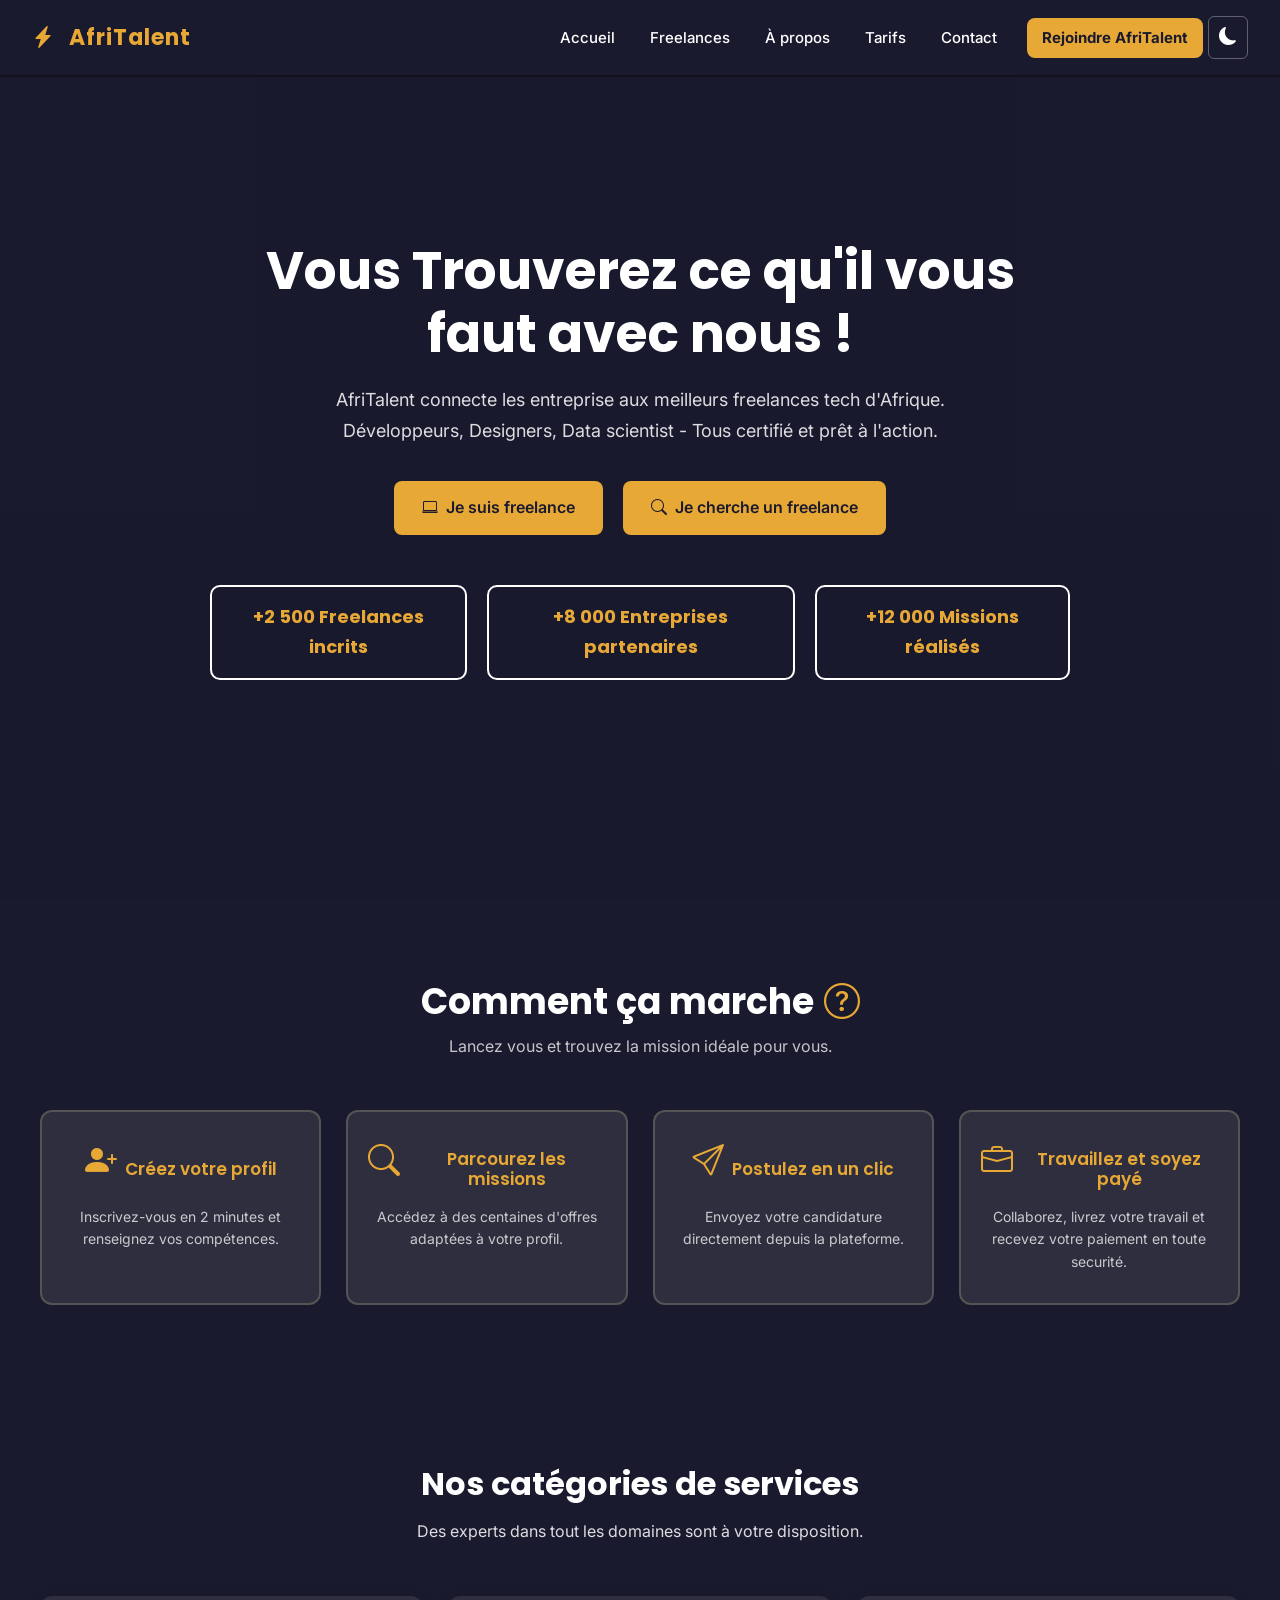
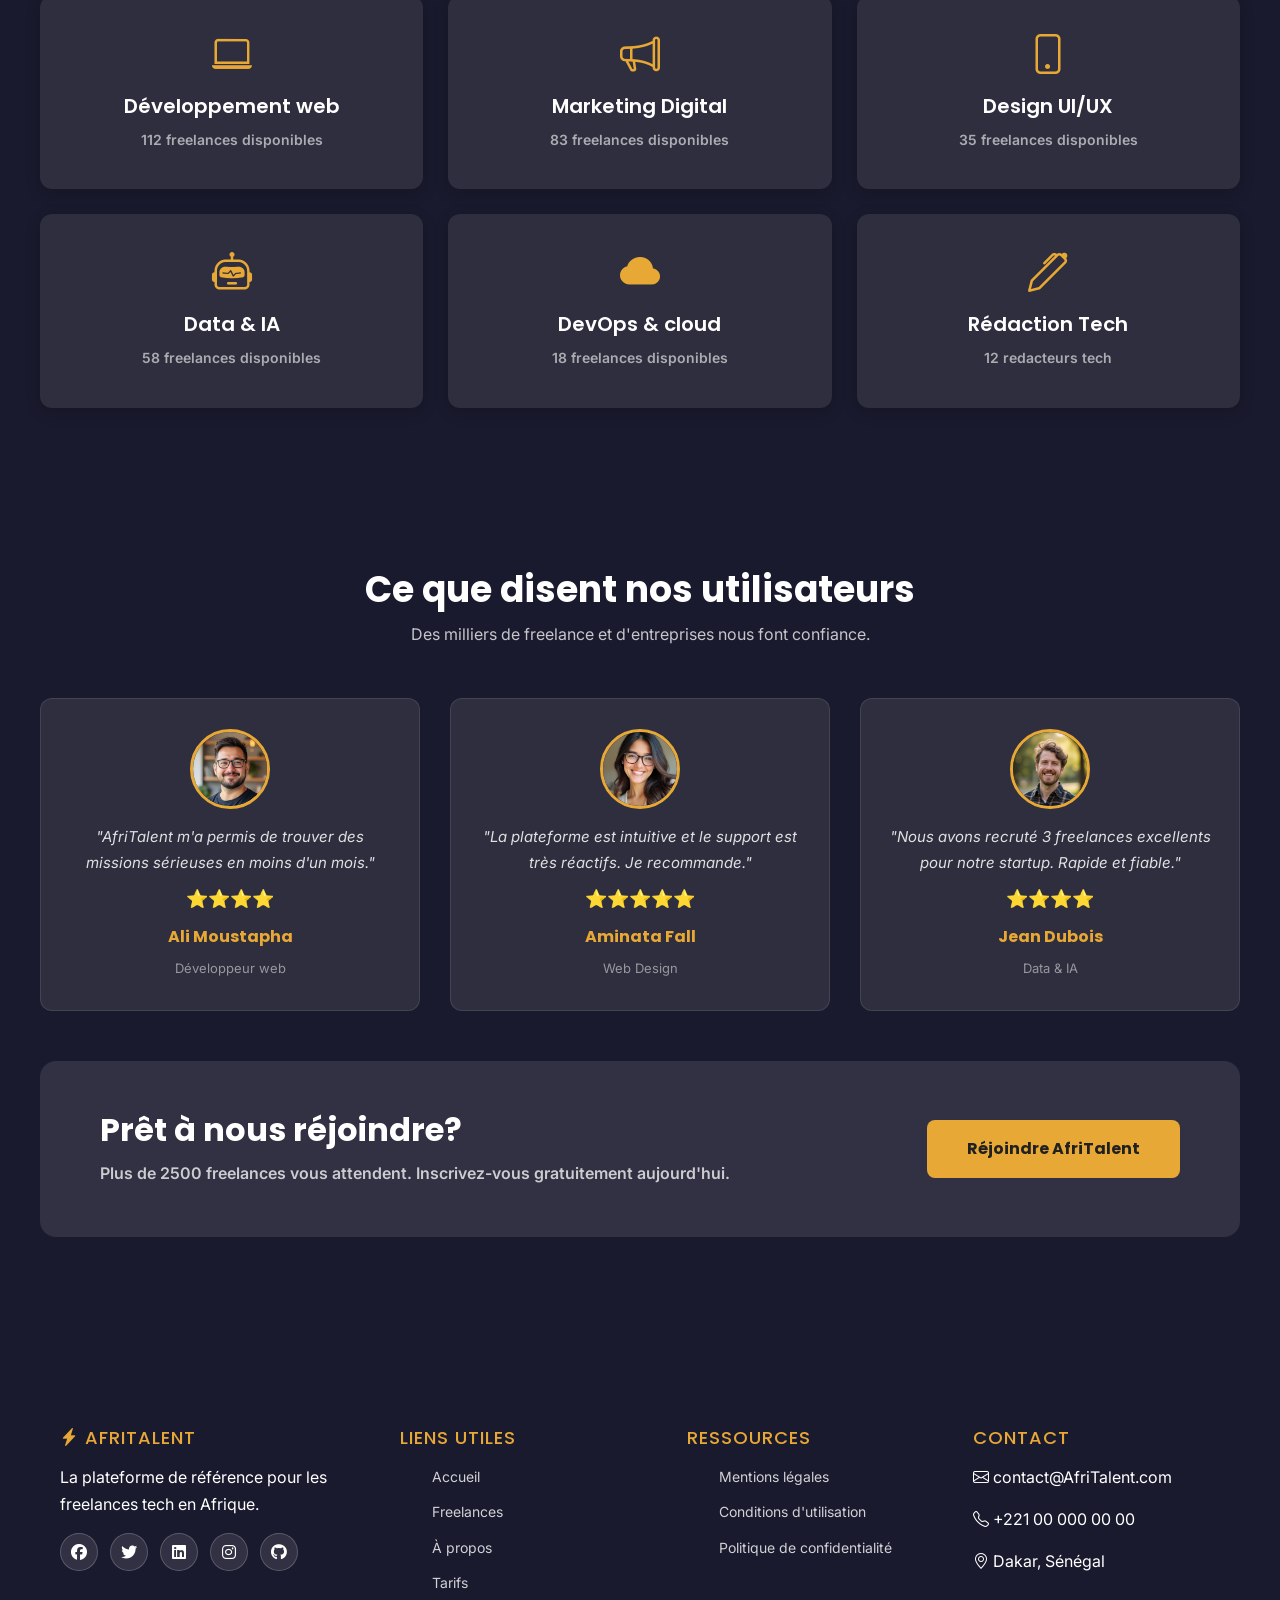
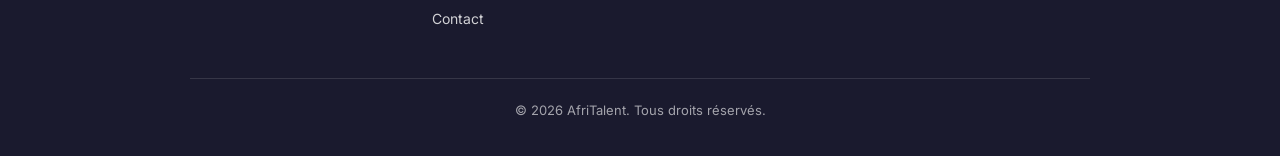
==== commit baa1683a: "JS : dark mode avec localstorage, navbar dynamique au scroll" ====
--- a/index.html
+++ b/index.html
@@ -31,12 +31,17 @@
                 <div class="collapse navbar-collapse" id="navbarNav">
                     <ul  class="navbar-nav ms-auto">
                         <li class="nav-item"><a class="nav-link" href="index.html">Accueil</a></li>
-                        <li class="nav-item"><a class="nav-link" href="feelances.html">Freelances</a></li>
+                        <li class="nav-item"><a class="nav-link" href="freelances.html">Freelances</a></li>
                         <li class="nav-item"><a class="nav-link" href="about.html">À propos</a></li>
                         <li class="nav-item"><a class="nav-link" href="tarifs.html">Tarifs</a></li>
                         <li class="nav-item"><a class="nav-link" href="contact.html">Contact</a></li>
                         <li class="nav-item">
-                            <a class="nav-link btn-rejoindre" href="feelances.html">Rejoindre AfriTalent</a>
+                            <a class="nav-link btn-rejoindre" href="freelances.html">Rejoindre AfriTalent</a>
+                        </li>
+                        <li class="nav-item">
+                            <button id="btn-darkmode" class="btn-darkmode">
+                                <i class="bi bi-moon-fill"></i>
+                            </button>
                         </li>
                     </ul>
 
@@ -54,18 +59,18 @@
                 <div class="hero-texte">
                     <h1>Vous Trouverez ce qu'il vous faut avec nous !</h1>
                     <p>
-                        AfriTalent connecte les entreprise aux meuilleurs freelances tech d'Afrique.
+                        AfriTalent connecte les entreprise aux meilleurs freelances tech d'Afrique.
                         Développeurs, Designers, Data scientist - Tous certifié et prêt à l'action.
                     </p>
                 </div>
 
                 <div class="hero-boutons">
-                    <a href="feelances.html"><i class="bi bi-laptop"></i>Je suis freelance</a>
-                    <a href="feelances.html"><i class="bi bi-search"></i>Je cherche un freelance</a>
+                    <a href="freelances.html"><i class="bi bi-laptop"></i>Je suis freelance</a>
+                    <a href="freelances.html"><i class="bi bi-search"></i>Je cherche un freelance</a>
                 </div>
 
                 <div class="hero-stats">
-                    <div class="stat"><p>+2 500 Freelances incrit</p></div>
+                    <div class="stat"><p>+2 500 Freelances incrits</p></div>
                     <div class="stat"><p>+8 000 Entreprises partenaires</p></div>
                     <div class="stat"><p>+12 000 Missions réalisés</p></div>
                 </div>
@@ -139,7 +144,7 @@
 
         <section class="temoignages">
             <h2>Ce que disent nos utilisateurs</h2>
-                <p class="section-sous-titre">Des milliers de freelance et d'entreprise nous font confiance.</p>
+                <p class="section-sous-titre">Des milliers de freelance et d'entreprises nous font confiance.</p>
 
             <div class="temoignages-grid">
                 <div class="temoignage-card">
@@ -195,7 +200,7 @@
                 <h4>liens utiles</h4>
                 <ul>
                     <li><a href="index.html">Accueil</a></li>
-                    <li><a href="feelances.html">Freelances</a></li>
+                    <li><a href="freelances.html">Freelances</a></li>
                     <li><a href="about.html">À propos</a></li>
                     <li><a href="tarifs.html">Tarifs</a></li>
                     <li><a href="contact.html">Contact</a></li>
@@ -222,6 +227,10 @@
         <p>&copy; 2026 AfriTalent. Tous droits réservés.</p>
     </footer>
 
+    <button id="btn-top" title="Retour en haut">
+        <i class="bi bi-arrow-up"></i>
+    </button>
+
     <script src="JS/main.js"></script>
 </body>
 </html>
--- a/css/style.css
+++ b/css/style.css
@@ -308,4 +308,69 @@
 ::selection {
     background-color: var(--couleur-principale);
     color: var(--couleur-secondaire);
-} +}
+
+#btn-top {
+    position: fixed;
+    bottom: 30px;
+    right: 30px;
+    width: 45px;
+    height: 45px;
+    border-radius: 50%;
+    background-color: var(--couleur-principale);
+    color: var(--couleur-secondaire);
+    display: none;
+    align-items: center;
+    justify-content: center;
+    font-size: 20px;
+    z-index: 999;
+    box-shadow:  0 4px 15px rgba(0, 0, 0, 0.2);
+}
+
+.btn-darkmode {
+    background: transparent;
+    color: var(--couleur-blanc);
+    font-size: 18px;
+    padding: 6px 10px;
+    border: 1px solid rgba(255, 255, 255, 0.3);
+    border-radius: 6px;
+}
+
+body.dark-mode {
+    background-color: #0f0f1a;
+    color: #e0e0e0;
+}
+
+body.btn-darkmode #mainNavbar {
+    background-color: #0a0a15;
+}
+
+body.dark-mode footer {
+    background-color: #0a0a15;
+}
+
+@media (max-width: 768px) {
+    #mainNavbar .navbar-collapse{
+        flex-direction: column !important;
+    }
+
+    #mainNavbar .navbar-nav {
+        flex-direction: column !important;
+        gap: 0;
+    }
+
+    .footer-colonnes {
+        flex-direction: column !important;
+        gap: 30px;
+    }
+
+    .footer-colonnes > div:first-child {
+        max-width: 100%;
+    }
+}
+
+@media (max-width: 480px) {
+    h1 { font-size: 28px; }
+    h2 { font-size: 24px; }
+    footer { padding: 40px 20px 20px; }
+}
--- a/css/index.css
+++ b/css/index.css
@@ -404,4 +404,25 @@
     transform: translateY(-3px);
     opacity: 0.9;
     color: #d5d5d5;
+}
+
+@media (max-width: 768px) {
+    .hero-texte h1 { font-size: 34px; }
+    .cards-container { grid-template-columns: repeat(2, 1fr); }
+    .categories-grid { grid-template-columns: repeat(2, 1fr); }
+    .cta-card {
+        flex-direction: column;
+        text-align: center;
+        padding: 40px 24px;
+    }
+
+    .cta-texte h2 { text-align: center; }
+    .cta-texte p { text-align: center; }
+}
+
+@media (max-width: 480px) {
+    .hero-texte h1 { font-size: 26px; }
+    .cards-container { grid-template-columns: 1fr; }
+    .categories-grid { grid-template-columns: 1fr; }
+    .hero-stats { flex-direction: column; }
 }
